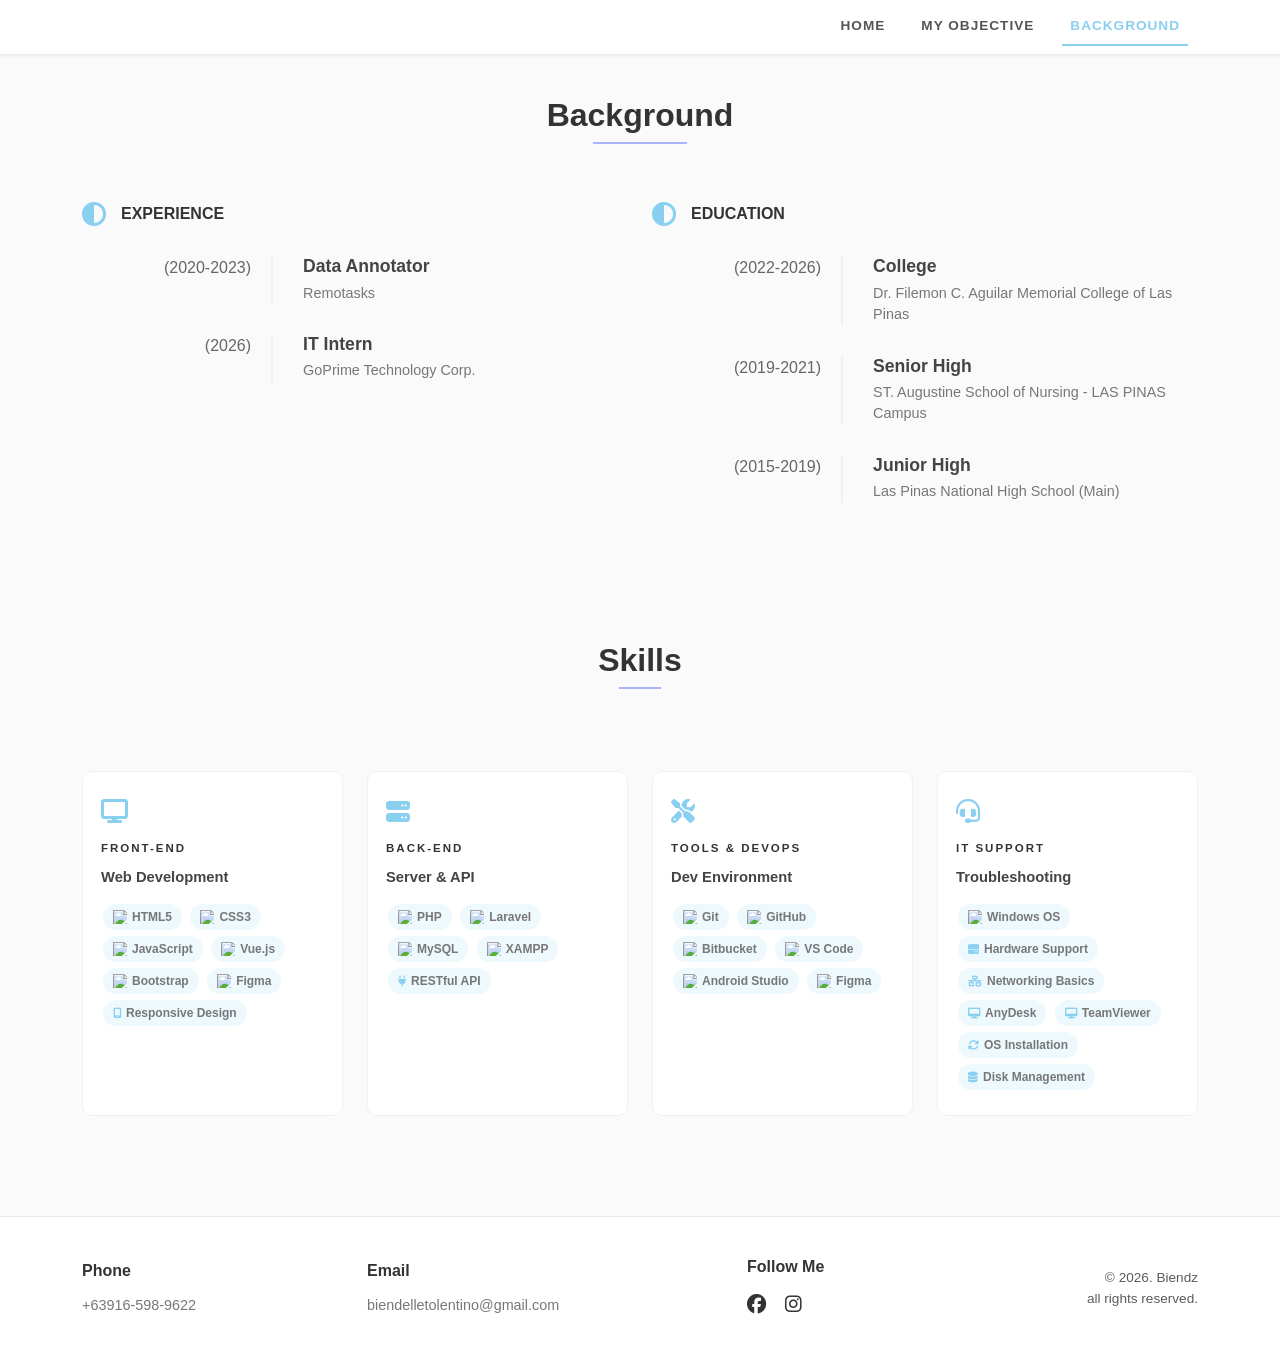
==== background.html @ 718e4f5a "- changed skills to background. - added skills section. - added modal when cliked get in touch on in" ====
<!DOCTYPE html>
<html lang="en">
<head>
    <meta charset="UTF-8">
    <meta name="viewport" content="width=device-width, initial-scale=1.0">
    <title>Biendelle - Web Portfolio</title>
    
    <link href="https://cdn.jsdelivr.net/npm/bootstrap@5.3.0/dist/css/bootstrap.min.css" rel="stylesheet">
    
    <link href="https://unpkg.com/aos@2.3.1/dist/aos.css" rel="stylesheet">
    
    <link rel="stylesheet" href="https://cdnjs.cloudflare.com/ajax/libs/font-awesome/6.4.0/css/all.min.css">
    <link rel="stylesheet" href="style.css">

</head>
<body>

    <nav class="navbar navbar-expand-lg navbar-light bg-white fixed-top shadow-sm">
        <div class="container">
            <!-- <a class="navbar-brand d-lg-none" href="#">Biendelle</a> -->
            <button class="navbar-toggler" type="button" data-bs-toggle="collapse" data-bs-toggle="collapse" data-bs-target="#navbarNav">
                <span class="navbar-toggler-icon"></span>
            </button>
            <div class="collapse navbar-collapse justify-content-end" id="navbarNav">
                <ul class="navbar-nav">
                    <li class="nav-item">
                        <a class="nav-link" href="index.html">Home</a>
                    </li>
                    <li class="nav-item">
                        <a class="nav-link" href="objective.html">My Objective</a>
                    </li>
                    <li class="nav-item">
                        <a class="nav-link active" href="#background">Background</a>
                    </li>
                    <!-- <li class="nav-item">
                        <a class="nav-link" href="#">Services</a>
                    </li> -->
                </ul>
            </div>
        </div>
    </nav>

    <section id="background" class="container py-5 mt-5">
        <div class="text-center mb-5" data-aos="fade-up">
            <h2 class="section-heading">Background</h2>
        </div>

        <div class="row mt-5">
            <div class="col-lg-6 mb-5 mb-lg-0" data-aos="fade-up" data-aos-delay="100">
                <div class="timeline-header">
                    <i class="fa-solid fa-circle-half-stroke"></i> EXPERIENCE
                </div>
                
                <div class="timeline-item">
                    <div class="timeline-year">(2020-2023)</div>
                    <div class="timeline-content">
                        <h5>Data Annotator</h5>
                        <p>Remotasks</p>
                    </div>
                </div>
                
                <div class="timeline-item">
                    <div class="timeline-year">(2026)</div>
                    <div class="timeline-content">
                        <h5> IT Intern</h5>
                        <p>GoPrime Technology Corp.</p>
                    </div>
                </div>
            </div>

            <div class="col-lg-6" data-aos="fade-up" data-aos-delay="200">
                <div class="timeline-header">
                    <i class="fa-solid fa-circle-half-stroke"></i> EDUCATION
                </div>
                
                <div class="timeline-item">
                    <div class="timeline-year">(2022-2026)</div>
                    <div class="timeline-content">
                        <h5>College</h5>
                        <p>Dr. Filemon C. Aguilar Memorial College of Las Pinas</p>
                    </div>
                </div>
                
                <div class="timeline-item">
                    <div class="timeline-year">(2019-2021)</div>
                    <div class="timeline-content">
                        <h5>Senior High</h5>
                        <p>ST. Augustine School of Nursing - LAS PINAS Campus</p>
                    </div>
                </div>
                
                <div class="timeline-item">
                    <div class="timeline-year">(2015-2019)</div>
                    <div class="timeline-content">
                        <h5>Junior High</h5>
                        <p>Las Pinas National High School (Main)</p>
                    </div>
                </div>
            </div>
        </div>
    </section>

    <!-- ══ SKILLS SECTION ══ -->
    <section class="skills-section">
        <div class="container">
            <div class="text-center mb-5" data-aos="fade-up">
                <h2 class="section-heading">Skills</h2>
            </div>

            <div class="row g-4 mt-2">

                <!-- Front-End -->
                <div class="col-md-6 col-lg-3" data-aos="fade-up" data-aos-delay="100">
                    <div class="skill-card">
                        <div class="skill-card-icon"><i class="fa-solid fa-display"></i></div>
                        <p class="skill-category-label">Front-End</p>
                        <h6>Web Development</h6>
                        <span class="tech-badge">
                            <img src="https://cdn.jsdelivr.net/gh/devicons/devicon/icons/html5/html5-original.svg" alt="HTML5"> HTML5
                        </span>
                        <span class="tech-badge">
                            <img src="https://cdn.jsdelivr.net/gh/devicons/devicon/icons/css3/css3-original.svg" alt="CSS3"> CSS3
                        </span>
                        <span class="tech-badge">
                            <img src="https://cdn.jsdelivr.net/gh/devicons/devicon/icons/javascript/javascript-original.svg" alt="JavaScript"> JavaScript
                        </span>
                        <span class="tech-badge">
                            <img src="https://cdn.jsdelivr.net/gh/devicons/devicon/icons/vuejs/vuejs-original.svg" alt="Vue.js"> Vue.js
                        </span>
                        <span class="tech-badge">
                            <img src="https://cdn.jsdelivr.net/gh/devicons/devicon/icons/bootstrap/bootstrap-original.svg" alt="Bootstrap"> Bootstrap
                        </span>
                        <span class="tech-badge">
                            <img src="https://cdn.jsdelivr.net/gh/devicons/devicon/icons/figma/figma-original.svg" alt="Figma"> Figma
                        </span>
                        <span class="tech-badge">
                            <i class="fa-solid fa-mobile-screen"></i> Responsive Design
                        </span>
                    </div>
                </div>

                <!-- Back-End -->
                <div class="col-md-6 col-lg-3" data-aos="fade-up" data-aos-delay="200">
                    <div class="skill-card">
                        <div class="skill-card-icon"><i class="fa-solid fa-server"></i></div>
                        <p class="skill-category-label">Back-End</p>
                        <h6>Server &amp; API</h6>
                        <span class="tech-badge">
                            <img src="https://cdn.jsdelivr.net/gh/devicons/devicon/icons/php/php-original.svg" alt="PHP"> PHP
                        </span>
                        <span class="tech-badge">
                            <img src="https://cdn.jsdelivr.net/gh/devicons/devicon/icons/laravel/laravel-original.svg" alt="Laravel"> Laravel
                        </span>
                        <span class="tech-badge">
                            <img src="https://cdn.jsdelivr.net/gh/devicons/devicon/icons/mysql/mysql-original.svg" alt="MySQL"> MySQL
                        </span>
                        <span class="tech-badge">
                            <img src="https://www.svgrepo.com/show/354575/xampp.svg" alt="XAMPP"> XAMPP
                        </span>
                        <span class="tech-badge">
                            <i class="fa-solid fa-plug"></i> RESTful API
                        </span>
                    </div>
                </div>

                <!-- Tools & DevOps -->
                <div class="col-md-6 col-lg-3" data-aos="fade-up" data-aos-delay="300">
                    <div class="skill-card">
                        <div class="skill-card-icon"><i class="fa-solid fa-screwdriver-wrench"></i></div>
                        <p class="skill-category-label">Tools &amp; DevOps</p>
                        <h6>Dev Environment</h6>
                        <span class="tech-badge">
                            <img src="https://cdn.jsdelivr.net/gh/devicons/devicon/icons/git/git-original.svg" alt="Git"> Git
                        </span>
                        <span class="tech-badge">
                            <img src="https://cdn.jsdelivr.net/gh/devicons/devicon/icons/github/github-original.svg" alt="GitHub"> GitHub
                        </span>
                        <span class="tech-badge">
                            <img src="https://cdn.jsdelivr.net/gh/devicons/devicon/icons/bitbucket/bitbucket-original.svg" alt="Bitbucket"> Bitbucket
                        </span>
                        <span class="tech-badge">
                            <img src="https://cdn.jsdelivr.net/gh/devicons/devicon/icons/vscode/vscode-original.svg" alt="VS Code"> VS Code
                        </span>
                        <span class="tech-badge">
                            <img src="https://cdn.jsdelivr.net/gh/devicons/devicon/icons/androidstudio/androidstudio-original.svg" alt="Android Studio"> Android Studio
                        </span>
                        <span class="tech-badge">
                            <img src="https://cdn.jsdelivr.net/gh/devicons/devicon/icons/figma/figma-original.svg" alt="Figma"> Figma
                        </span>
                    </div>
                </div>

                <!-- IT Support -->
                <div class="col-md-6 col-lg-3" data-aos="fade-up" data-aos-delay="400">
                    <div class="skill-card">
                        <div class="skill-card-icon"><i class="fa-solid fa-headset"></i></div>
                        <p class="skill-category-label">IT Support</p>
                        <h6>Troubleshooting</h6>
                        <span class="tech-badge">
                            <img src="https://cdn.jsdelivr.net/gh/devicons/devicon/icons/windows8/windows8-original.svg" alt="Windows"> Windows OS
                        </span>
                        <span class="tech-badge">
                            <i class="fa-solid fa-hard-drive"></i> Hardware Support
                        </span>
                        <span class="tech-badge">
                            <i class="fa-solid fa-network-wired"></i> Networking Basics
                        </span>
                        <span class="tech-badge">
                            <i class="fa-solid fa-desktop"></i> AnyDesk
                        </span>
                        <span class="tech-badge">
                            <i class="fa-solid fa-desktop"></i> TeamViewer
                        </span>
                        <span class="tech-badge">
                            <i class="fa-solid fa-rotate"></i> OS Installation
                        </span>
                        <span class="tech-badge">
                            <i class="fa-solid fa-database"></i> Disk Management
                        </span>
                    </div>
                </div>

            </div>
        </div>
    </section>
    <!-- ══ END SKILLS ══ -->

    <footer>
        <div class="container">
            <div class="row align-items-center">
                <div class="col-md-3 mb-4 mb-md-0">
                    <h6 class="footer-heading">Phone</h6>
                    <p class="footer-text mb-0">+63916-598-9622</p>
                </div>
                <div class="col-md-4 mb-4 mb-md-0">
                    <h6 class="footer-heading">Email</h6>
                    <p class="footer-text mb-0">biendelletolentino@gmail.com</p>
                </div>
                <div class="col-md-2 mb-4 mb-md-0">
                    <h6 class="footer-heading">Follow Me</h6>
                    <div class="social-icons">
                        <a href="https://www.facebook.com/biendz.11"><i class="fa-brands fa-facebook"></i></a>
                        <a href="https://www.instagram.com/whiitwhiit11"><i class="fa-brands fa-instagram"></i></a>
                    </div>
                </div>
                <div class="col-md-3 text-md-end text-muted" style="font-size: 0.85rem;">
                    &copy; 2026. Biendz<br>all rights reserved.
                </div>
            </div>
        </div>
    </footer>

    <script src="https://cdn.jsdelivr.net/npm/bootstrap@5.3.0/dist/js/bootstrap.bundle.min.js"></script>
    
    <script src="https://unpkg.com/aos@2.3.1/dist/aos.js"></script>
    
    <script>
        AOS.init({
            once: true,
            offset: 100
        });
    </script>
</body>
</html>
---- style.css ----
body {
            font-family: 'Segoe UI', Tahoma, Geneva, Verdana, sans-serif;
            color: #333;
            overflow-x: hidden;
            background-color: #fafafa;
        }
        
        .text-primary-custom {
            color: #89CFF0 !important;
        }
        
        .bg-primary-custom {
            background-color: #89CFF0 !important;
        }

        /* Navbar */
        .navbar-nav .nav-link {
            color: #555;
            font-size: 0.85rem;
            font-weight: 600;
            letter-spacing: 1px;
            text-transform: uppercase;
            margin: 0 10px;
            transition: 0.3s;
        }
        .navbar-nav .nav-link:hover, .navbar-nav .nav-link.active {
            color: #89CFF0;
            border-bottom: 2px solid #89CFF0;
        }

        /* Buttons */
        .btn-custom {
            background-color: #89CFF0;
            color: white;
            border: 2px solid #89CFF0;
            padding: 10px 25px;
            font-weight: 600;
            border-radius: 4px;
            transition: all 0.3s ease;
        }
        .btn-custom:hover {
            background-color: #56c1f3;
            color: #ffffff;
        }
        .btn-outline-custom {
            background-color: transparent;
            color: #89CFF0;
            border: 2px solid #89CFF0;
            padding: 10px 25px;
            font-weight: 600;
            border-radius: 4px;
            transition: all 0.3s ease;
        }
        .btn-outline-custom:hover {
            background-color: #89CFF0;
            color: white;
        }

        /* Hero Section */
        .hero-section {
            padding-top: 120px;
            padding-bottom: 80px;
            background-color: #fafafa;
        }
        .hero-title {
            font-size: 4.5rem;
            font-weight: 300;
            color: #111;
            margin-bottom: 20px;
        }
        .hero-subtitle {
            font-size: 1.5rem;
            font-weight: 400;
            color: #555;
        }
        .hero-text {
            color: #777;
            line-height: 1.8;
            margin-bottom: 30px;
        }
        
        /* Hero Image Blob Shape */
        .image-wrapper {
            position: relative;
            width: 100%;
            max-width: 450px;
            margin: 0 auto;
        }
        .blob-bg {
            position: absolute;
            top: 0;
            left: 0;
            width: 100%;
            height: 100%;
            background-color: #89CFF0;
            border-radius: 40% 60% 70% 30% / 40% 50% 60% 50%;
            z-index: 1;
        }
        .image-wrapper img {
            position: relative;
            z-index: 2;
            width: 100%;
            height: auto;
            border-radius: 20px; 

        }

        /* Section Headings */
        .section-heading {
            font-size: 2rem;
            font-weight: 600;
            margin-bottom: 20px;
            position: relative;
            display: inline-block;
        }
        .section-heading::after {
            content: '';
            position: absolute;
            width: 50%;
            height: 2px;
            background-color: #a8b2ff;
            bottom: -10px;
            left: 25%;
        }

        /* Timeline (Experience & Education) */
        .timeline-header {
            display: flex;
            align-items: center;
            font-weight: 600;
            margin-bottom: 30px;
            color: #333;
        }
        .timeline-header i {
            color: #89CFF0;
            font-size: 1.5rem;
            margin-right: 15px;
        }
        .timeline-item {
            display: flex;
            margin-bottom: 30px;
            position: relative;
        }
        .timeline-year {
            width: 35%;
            padding-right: 20px;
            font-weight: 500;
            color: #666;
            text-align: right;
            border-right: 2px solid #f0f0f0;
        }
        .timeline-content {
            width: 65%;
            padding-left: 30px;
        }
        .timeline-content h5 {
            font-size: 1.1rem;
            font-weight: 600;
            margin-bottom: 5px;
            color: #444;
        }
        .timeline-content p {
            color: #777;
            font-size: 0.9rem;
            margin: 0;
        }

               /* ── Skills Section ── */
        .skills-section {
            padding: 60px 0 40px;
        }
        .skill-category-label {
            font-size: 0.72rem;
            font-weight: 700;
            letter-spacing: 2px;
            text-transform: uppercase;
            color: #333;
            margin-bottom: 12px;
        }
        .skill-card {
            background-color: #fff;
            border: 1px solid #f0f0f0;
            border-radius: 10px;
            padding: 22px 18px;
            height: 100%;
            transition: box-shadow 0.3s ease, transform 0.3s ease;
        }
        .skill-card:hover {
            box-shadow: 0 6px 22px rgba(137, 207, 240, 0.20);
            transform: translateY(-3px);
        }
        .skill-card-icon {
            font-size: 1.5rem;
            color: #89CFF0;
            margin-bottom: 10px;
        }
        .skill-card h6 {
            font-size: 0.92rem;
            font-weight: 700;
            color: #444;
            margin-bottom: 14px;
        }
        .tech-badge {
            display: inline-flex;
            align-items: center;
            gap: 5px;
            background-color: #eef9fe;
            color: #777;
            font-size: 0.75rem;
            font-weight: 600;
            padding: 4px 10px;
            border-radius: 20px;
            margin: 3px 2px;
            white-space: nowrap;
        }
        .tech-badge img {
            width: 14px;
            height: 14px;
            object-fit: contain;
            flex-shrink: 0;
        }
        .tech-badge i {
            font-size: 11px;
            color: #89CFF0;
        }

        /* Footer */
        footer {
            border-top: 1px solid #eaeaea;
            padding: 40px 0;
            margin-top: 60px;
            background-color: #fff;
        }
        .footer-heading {
            font-weight: 600;
            margin-bottom: 15px;
            color: #333;
        }
        .footer-text {
            color: #777;
            font-size: 0.9rem;
        }
        .social-icons a {
            color: #333;
            font-size: 1.2rem;
            margin-right: 15px;
            transition: 0.3s;
        }
        .social-icons a:hover {
            color: #89CFF0;
        }

                /* ── Contact Modal ── */
        .contact-overlay {
            display: none;
            position: fixed;
            inset: 0;
            background: rgba(0, 0, 0, 0.35);
            z-index: 9999;
            align-items: center;
            justify-content: center;
        }
        
        #pageContent {
            transition: filter 0.25s ease;
        }
        #pageContent.blurred {
            filter: blur(12px);
        }

        .contact-overlay.active {
            display: flex;
        }
        .contact-modal {
            background: #fff;
            border-radius: 16px;
            padding: 36px 32px 28px;
            width: 100%;
            max-width: 360px;
            text-align: center;
            position: relative;
            box-shadow: 0 12px 40px rgba(0,0,0,0.12);
            animation: popIn 0.25s ease;
        }
        @keyframes popIn {
            from { 
                transform: scale(0.92); 
                opacity: 0; 
            }
            to   { 
                transform: scale(1);    
                opacity: 1; 
            }
        }
        .contact-modal h5 {
            font-size: 1.1rem;
            font-weight: 700;
            color: #111;
            margin-bottom: 6px;
        }
        .contact-modal p {
            font-size: 0.85rem;
            color: #777;
            margin-bottom: 28px;
        }
        .contact-icons {
            display: flex;
            justify-content: center;
            gap: 24px;
        }
        .contact-icon-link {
            display: flex;
            flex-direction: column;
            align-items: center;
            gap: 8px;
            text-decoration: none;
            transition: transform 0.2s ease;
        }
        .contact-icon-link:hover {
            transform: translateY(-4px);
        }
        .contact-icon-circle {
            width: 58px;
            height: 58px;
            border-radius: 50%;
            display: flex;
            align-items: center;
            justify-content: center;
            font-size: 1.5rem;
        }
        .contact-icon-circle.gmail{ 
            background: #fde8e8; 
            color: #EA4335; 
        }
        .contact-icon-circle.instagram{ 
            background: #fce8f5; 
            color: #E1306C; 
        }
        .contact-icon-circle.messenger{ 
            background: #e8f0fe; 
            color: #0084FF; 
        }
        .contact-icon-label {
            font-size: 0.72rem;
            font-weight: 600;
            color: #666;
        }
        .contact-modal-close {
            position: absolute;
            top: 12px;
            right: 16px;
            background: none;
            border: none;
            font-size: 1.2rem;
            color: #aaa;
            cursor: pointer;
            line-height: 1;
            transition: color 0.2s;
        }
        .contact-modal-close:hover { 
            color: #555; 
        }
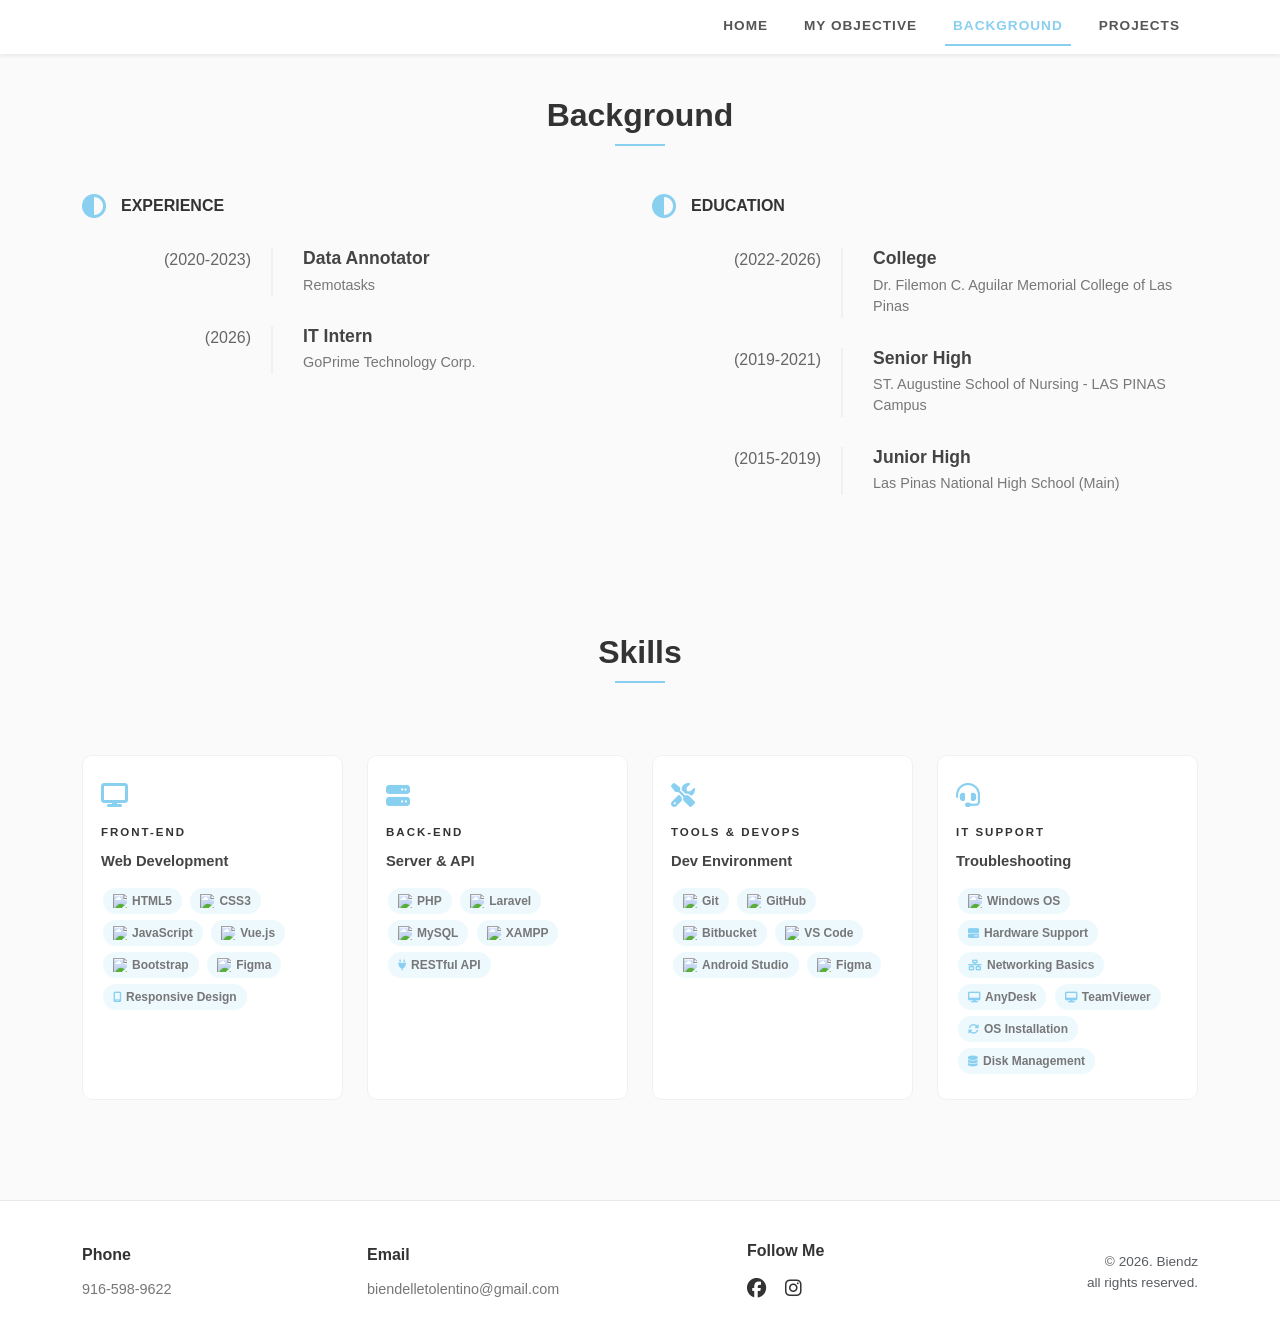
==== commit b75c7a6f: "- added project page. - fix contact when clicked. - remove contact modal replace with only messenger" ====
--- a/background.html
+++ b/background.html
@@ -32,9 +32,9 @@
                     <li class="nav-item">
                         <a class="nav-link active" href="#background">Background</a>
                     </li>
-                    <!-- <li class="nav-item">
-                        <a class="nav-link" href="#">Services</a>
-                    </li> -->
+                    <li class="nav-item">
+                        <a class="nav-link" href="project.html">Projects</a>
+                    </li>
                 </ul>
             </div>
         </div>
@@ -230,7 +230,7 @@
             <div class="row align-items-center">
                 <div class="col-md-3 mb-4 mb-md-0">
                     <h6 class="footer-heading">Phone</h6>
-                    <p class="footer-text mb-0">+63916-598-9622</p>
+                    <p class="footer-text mb-0">916-598-9622</p>
                 </div>
                 <div class="col-md-4 mb-4 mb-md-0">
                     <h6 class="footer-heading">Email</h6>
--- a/style.css
+++ b/style.css
@@ -1,4 +1,4 @@
-        body {
+body {
             font-family: 'Segoe UI', Tahoma, Geneva, Verdana, sans-serif;
             color: #333;
             overflow-x: hidden;
@@ -101,26 +101,25 @@
             z-index: 2;
             width: 100%;
             height: auto;
-            border-radius: 20px; 
-
-        }
-
-        /* Section Headings */
+            border-radius: 20px;
+        }
+
+        /* ── Section Headings ── */
         .section-heading {
             font-size: 2rem;
             font-weight: 600;
             margin-bottom: 20px;
             position: relative;
-            display: inline-block;
+            display: block;
+            text-align: center;
         }
         .section-heading::after {
             content: '';
-            position: absolute;
-            width: 50%;
+            display: block;
+            width: 50px;
             height: 2px;
-            background-color: #a8b2ff;
-            bottom: -10px;
-            left: 25%;
+            background-color: #89CFF0;
+            margin: 10px auto 0;
         }
 
         /* Timeline (Experience & Education) */
@@ -165,7 +164,7 @@
             margin: 0;
         }
 
-               /* ── Skills Section ── */
+        /* ── Skills Section ── */
         .skills-section {
             padding: 60px 0 40px;
         }
@@ -224,6 +223,117 @@
             color: #89CFF0;
         }
 
+        /* ── Projects Page ── */
+        .project-row {
+            display: flex;
+            align-items: flex-start;
+            gap: 2.5rem;
+            margin-bottom: 3.5rem;
+        }
+        .project-row.reverse {
+            flex-direction: row-reverse;
+        }
+        .project-info {
+            flex: 1;
+            padding-top: 0.5rem;
+        }
+        .project-header {
+            display: flex;
+            align-items: center;
+            gap: 0.6rem;
+            margin-bottom: 0.8rem;
+        }
+        .project-header i {
+            color: #89CFF0;
+            font-size: 1.1rem;
+        }
+        .project-header span {
+            font-size: 0.75rem;
+            font-weight: 700;
+            letter-spacing: 1.5px;
+            text-transform: uppercase;
+            color: #333;
+        }
+        .project-title {
+            font-size: 1.1rem;
+            font-weight: 700;
+            margin-bottom: 0.4rem;
+            color: #1a1a2e;
+        }
+        .project-description {
+            font-size: 0.88rem;
+            color: #666;
+            line-height: 1.6;
+            margin-bottom: 0.9rem;
+        }
+        .project-links {
+            margin-top: 0.9rem;
+            display: flex;
+            gap: 0.6rem;
+        }
+        .btn-proj {
+            font-size: 0.78rem;
+            padding: 5px 14px;
+            border-radius: 20px;
+            font-weight: 600;
+            letter-spacing: 0.3px;
+            transition: all 0.2s;
+        }
+        .btn-proj-primary {
+            background: #89CFF0;
+            color: #fff;
+            border: none;
+        }
+        .btn-proj-primary:hover {
+            background: #56c1f3;
+            color: #fff;
+        }
+        .btn-proj-outline {
+            background: transparent;
+            color: #89CFF0;
+            border: 1.5px solid #89CFF0;
+        }
+        .btn-proj-outline:hover {
+            background: #89CFF0;
+            color: #fff;
+        }
+        .project-image-wrap {
+            flex: 1.2;
+            border-radius: 10px;
+            overflow: hidden;
+            background: #e8f6fd;
+            min-height: 200px;
+            display: flex;
+            align-items: center;
+            justify-content: center;
+            position: relative;
+        }
+        .project-image-wrap img {
+            width: 100%;
+            height: 100%;
+            object-fit: cover;
+            display: block;
+        }
+        .img-placeholder {
+            color: #89CFF0;
+            font-size: 0.85rem;
+            letter-spacing: 1px;
+            text-transform: uppercase;
+            font-weight: 600;
+            text-align: center;
+        }
+        .img-placeholder i {
+            font-size: 2rem;
+            display: block;
+            margin-bottom: 6px;
+            opacity: 0.5;
+        }
+        .projects-divider {
+            border: none;
+            border-top: 1.5px solid #e8eaf0;
+            margin: 3rem 0;
+        }
+
         /* Footer */
         footer {
             border-top: 1px solid #eaeaea;
@@ -250,8 +360,8 @@
             color: #89CFF0;
         }
 
-                /* ── Contact Modal ── */
-        .contact-overlay {
+        /* ── Contact Modal ── */
+        /* .contact-overlay {
             display: none;
             position: fixed;
             inset: 0;
@@ -260,14 +370,12 @@
             align-items: center;
             justify-content: center;
         }
-        
         #pageContent {
             transition: filter 0.25s ease;
         }
         #pageContent.blurred {
             filter: blur(12px);
         }
-
         .contact-overlay.active {
             display: flex;
         }
@@ -283,14 +391,8 @@
             animation: popIn 0.25s ease;
         }
         @keyframes popIn {
-            from { 
-                transform: scale(0.92); 
-                opacity: 0; 
-            }
-            to   { 
-                transform: scale(1);    
-                opacity: 1; 
-            }
+            from { transform: scale(0.92); opacity: 0; }
+            to   { transform: scale(1);    opacity: 1; }
         }
         .contact-modal h5 {
             font-size: 1.1rem;
@@ -328,18 +430,9 @@
             justify-content: center;
             font-size: 1.5rem;
         }
-        .contact-icon-circle.gmail{ 
-            background: #fde8e8; 
-            color: #EA4335; 
-        }
-        .contact-icon-circle.instagram{ 
-            background: #fce8f5; 
-            color: #E1306C; 
-        }
-        .contact-icon-circle.messenger{ 
-            background: #e8f0fe; 
-            color: #0084FF; 
-        }
+        .contact-icon-circle.gmail     { background: #fde8e8; color: #EA4335; }
+        .contact-icon-circle.instagram { background: #fce8f5; color: #E1306C; }
+        .contact-icon-circle.messenger { background: #e8f0fe; color: #0084FF; }
         .contact-icon-label {
             font-size: 0.72rem;
             font-weight: 600;
@@ -357,6 +450,42 @@
             line-height: 1;
             transition: color 0.2s;
         }
-        .contact-modal-close:hover { 
-            color: #555; 
+        .contact-modal-close:hover { color: #555; } */
+
+        /* ── Responsive / Mobile ── */
+        @media (max-width: 767px) {
+            .project-row,
+            .project-row.reverse {
+                flex-direction: column;
+            }
+            .project-image-wrap {
+                width: 100%;
+                min-height: 180px;
+                margin: 0 auto 1.5rem;
+            }
+            .img-placeholder {
+                text-align: center;
+            }
+            .project-image-wrap img {
+                display: block;
+                margin: 0 auto;
+                width: 100%;
+                height: auto;
+                object-fit: cover;
+            }
+        }
+
+        /* ── Project Date ── */
+        .project-date {
+            display: inline-flex;
+            align-items: center;
+            gap: 5px;
+            font-size: 0.72rem;
+            font-weight: 600;
+            color: #aaa;
+            margin-left: auto;
+        }
+        .project-date i {
+            font-size: 0.7rem;
+            color: #89CFF0;
         }
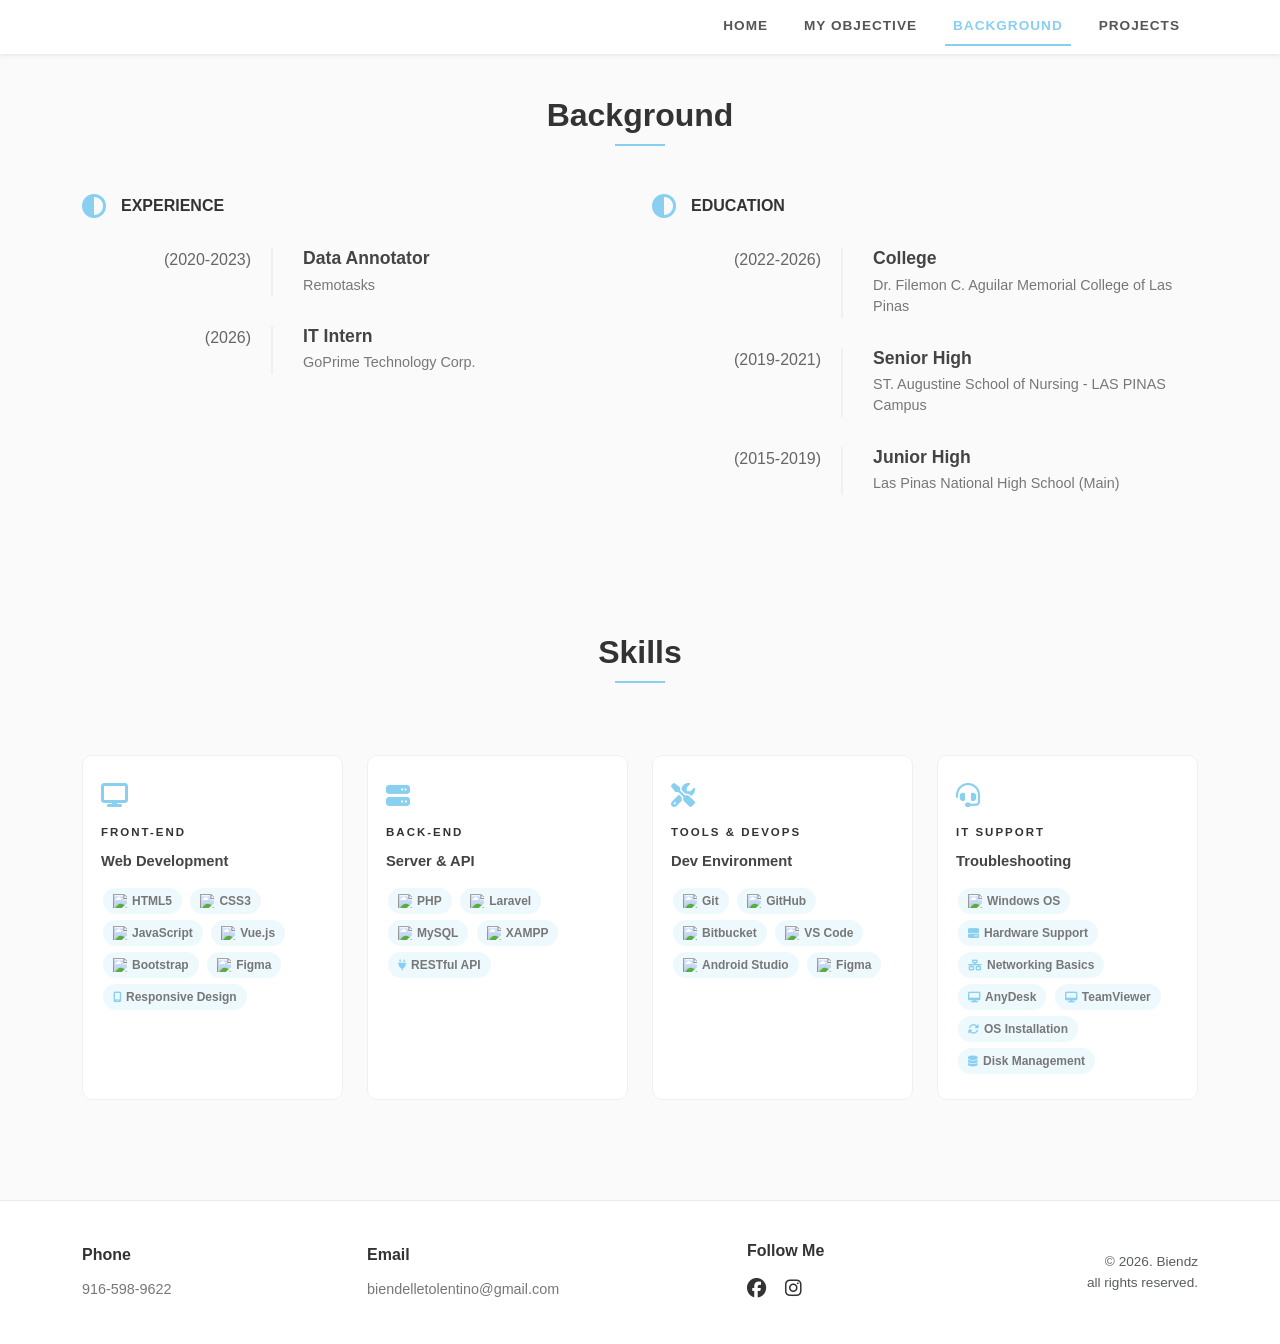
==== commit 2405fe2d: "- change hero-title font weight on style.css to 300 to 400." ====
--- a/background.html
+++ b/background.html
@@ -3,6 +3,7 @@
 <head>
     <meta charset="UTF-8">
     <meta name="viewport" content="width=device-width, initial-scale=1.0">
+    <meta name="format-detection" content="telephone=no">
     <title>Biendelle - Web Portfolio</title>
     
     <link href="https://cdn.jsdelivr.net/npm/bootstrap@5.3.0/dist/css/bootstrap.min.css" rel="stylesheet">
--- a/style.css
+++ b/style.css
@@ -63,8 +63,8 @@
             background-color: #fafafa;
         }
         .hero-title {
-            font-size: 4.5rem;
-            font-weight: 300;
+            font-size: 3.5rem;
+            font-weight: 400;
             color: #111;
             margin-bottom: 20px;
         }
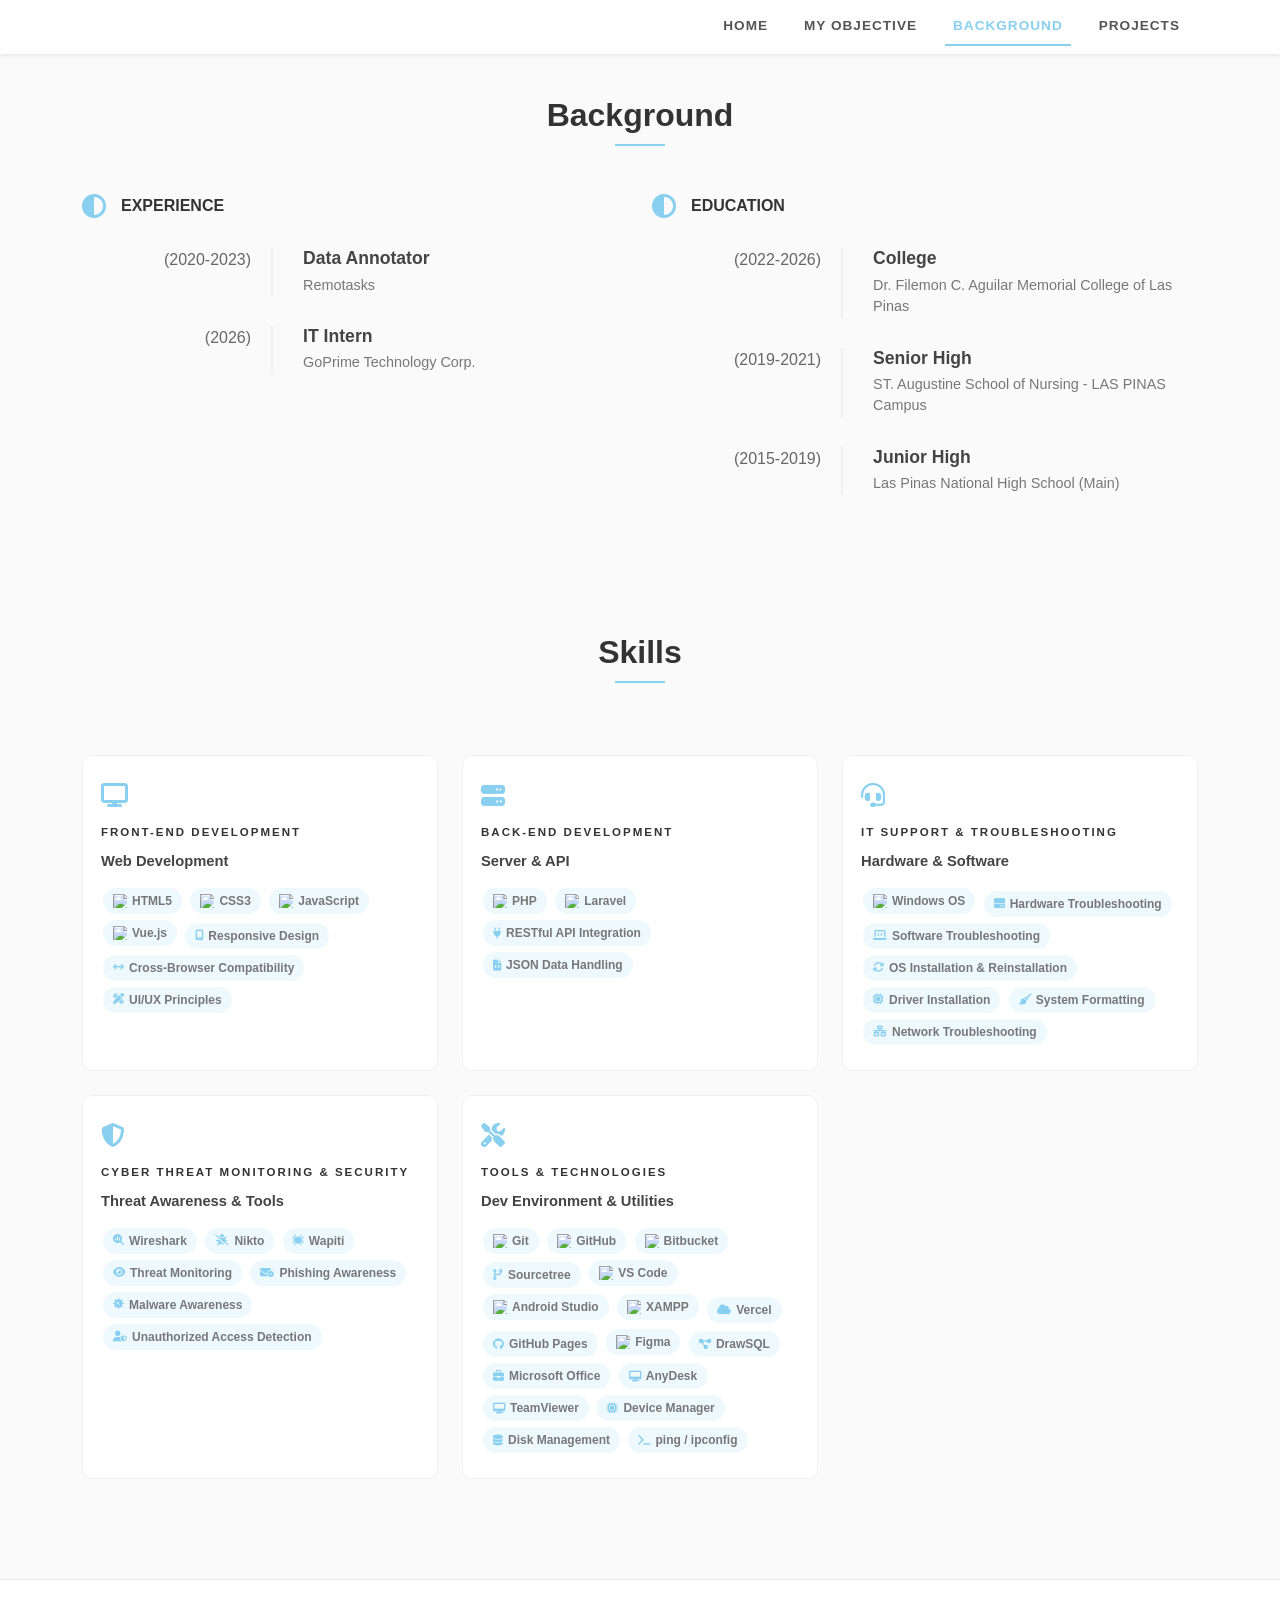
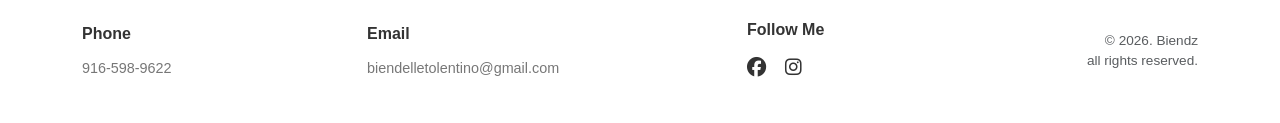
==== commit 4c9bd0bc: "updated resume, background tools used, and added other projects" ====
--- a/background.html
+++ b/background.html
@@ -111,10 +111,10 @@
             <div class="row g-4 mt-2">
 
                 <!-- Front-End -->
-                <div class="col-md-6 col-lg-3" data-aos="fade-up" data-aos-delay="100">
+                <div class="col-md-6 col-lg-4" data-aos="fade-up" data-aos-delay="100">
                     <div class="skill-card">
                         <div class="skill-card-icon"><i class="fa-solid fa-display"></i></div>
-                        <p class="skill-category-label">Front-End</p>
+                        <p class="skill-category-label">Front-End Development</p>
                         <h6>Web Development</h6>
                         <span class="tech-badge">
                             <img src="https://cdn.jsdelivr.net/gh/devicons/devicon/icons/html5/html5-original.svg" alt="HTML5"> HTML5
@@ -129,82 +129,139 @@
                             <img src="https://cdn.jsdelivr.net/gh/devicons/devicon/icons/vuejs/vuejs-original.svg" alt="Vue.js"> Vue.js
                         </span>
                         <span class="tech-badge">
-                            <img src="https://cdn.jsdelivr.net/gh/devicons/devicon/icons/bootstrap/bootstrap-original.svg" alt="Bootstrap"> Bootstrap
+                            <i class="fa-solid fa-mobile-screen"></i> Responsive Design
+                        </span>
+                        <span class="tech-badge">
+                            <i class="fa-solid fa-arrows-left-right"></i> Cross-Browser Compatibility
+                        </span>
+                        <span class="tech-badge">
+                            <i class="fa-solid fa-pen-ruler"></i> UI/UX Principles
+                        </span>
+                    </div>
+                </div>
+
+                <!-- Back-End -->
+                <div class="col-md-6 col-lg-4" data-aos="fade-up" data-aos-delay="200">
+                    <div class="skill-card">
+                        <div class="skill-card-icon"><i class="fa-solid fa-server"></i></div>
+                        <p class="skill-category-label">Back-End Development</p>
+                        <h6>Server &amp; API</h6>
+                        <span class="tech-badge">
+                            <img src="https://cdn.jsdelivr.net/gh/devicons/devicon/icons/php/php-original.svg" alt="PHP"> PHP
+                        </span>
+                        <span class="tech-badge">
+                            <img src="https://cdn.jsdelivr.net/gh/devicons/devicon/icons/laravel/laravel-original.svg" alt="Laravel"> Laravel
+                        </span>
+                        <span class="tech-badge">
+                            <i class="fa-solid fa-plug"></i> RESTful API Integration
+                        </span>
+                        <span class="tech-badge">
+                            <i class="fa-solid fa-file-code"></i> JSON Data Handling
+                        </span>
+                    </div>
+                </div>
+
+                <!-- IT Support & Troubleshooting -->
+                <div class="col-md-6 col-lg-4" data-aos="fade-up" data-aos-delay="300">
+                    <div class="skill-card">
+                        <div class="skill-card-icon"><i class="fa-solid fa-headset"></i></div>
+                        <p class="skill-category-label">IT Support &amp; Troubleshooting</p>
+                        <h6>Hardware &amp; Software</h6>
+                        <span class="tech-badge">
+                            <img src="https://cdn.jsdelivr.net/gh/devicons/devicon/icons/windows8/windows8-original.svg" alt="Windows"> Windows OS
+                        </span>
+                        <span class="tech-badge">
+                            <i class="fa-solid fa-hard-drive"></i> Hardware Troubleshooting
+                        </span>
+                        <span class="tech-badge">
+                            <i class="fa-solid fa-laptop-code"></i> Software Troubleshooting
+                        </span>
+                        <span class="tech-badge">
+                            <i class="fa-solid fa-rotate"></i> OS Installation &amp; Reinstallation
+                        </span>
+                        <span class="tech-badge">
+                            <i class="fa-solid fa-microchip"></i> Driver Installation
+                        </span>
+                        <span class="tech-badge">
+                            <i class="fa-solid fa-broom"></i> System Formatting
+                        </span>
+                        <span class="tech-badge">
+                            <i class="fa-solid fa-network-wired"></i> Network Troubleshooting
+                        </span>
+                    </div>
+                </div>
+
+                <!-- Cyber Threat Monitoring & Security -->
+                <div class="col-md-6 col-lg-4" data-aos="fade-up" data-aos-delay="400">
+                    <div class="skill-card">
+                        <div class="skill-card-icon"><i class="fa-solid fa-shield-halved"></i></div>
+                        <p class="skill-category-label">Cyber Threat Monitoring &amp; Security</p>
+                        <h6>Threat Awareness &amp; Tools</h6>
+                        <span class="tech-badge">
+                            <i class="fa-solid fa-magnifying-glass-chart"></i> Wireshark
+                        </span>
+                        <span class="tech-badge">
+                            <i class="fa-solid fa-bug-slash"></i> Nikto
+                        </span>
+                        <span class="tech-badge">
+                            <i class="fa-solid fa-spider"></i> Wapiti
+                        </span>
+                        <span class="tech-badge">
+                            <i class="fa-solid fa-eye"></i> Threat Monitoring
+                        </span>
+                        <span class="tech-badge">
+                            <i class="fa-solid fa-envelope-circle-check"></i> Phishing Awareness
+                        </span>
+                        <span class="tech-badge">
+                            <i class="fa-solid fa-virus"></i> Malware Awareness
+                        </span>
+                        <span class="tech-badge">
+                            <i class="fa-solid fa-user-shield"></i> Unauthorized Access Detection
+                        </span>
+                    </div>
+                </div>
+
+                <!-- Tools & Technologies -->
+                <div class="col-md-6 col-lg-4" data-aos="fade-up" data-aos-delay="500">
+                    <div class="skill-card">
+                        <div class="skill-card-icon"><i class="fa-solid fa-screwdriver-wrench"></i></div>
+                        <p class="skill-category-label">Tools &amp; Technologies</p>
+                        <h6>Dev Environment &amp; Utilities</h6>
+                        <span class="tech-badge">
+                            <img src="https://cdn.jsdelivr.net/gh/devicons/devicon/icons/git/git-original.svg" alt="Git"> Git
+                        </span>
+                        <span class="tech-badge">
+                            <img src="https://cdn.jsdelivr.net/gh/devicons/devicon/icons/github/github-original.svg" alt="GitHub"> GitHub
+                        </span>
+                        <span class="tech-badge">
+                            <img src="https://cdn.jsdelivr.net/gh/devicons/devicon/icons/bitbucket/bitbucket-original.svg" alt="Bitbucket"> Bitbucket
+                        </span>
+                        <span class="tech-badge">
+                            <i class="fa-solid fa-code-branch"></i> Sourcetree
+                        </span>
+                        <span class="tech-badge">
+                            <img src="https://cdn.jsdelivr.net/gh/devicons/devicon/icons/vscode/vscode-original.svg" alt="VS Code"> VS Code
+                        </span>
+                        <span class="tech-badge">
+                            <img src="https://cdn.jsdelivr.net/gh/devicons/devicon/icons/androidstudio/androidstudio-original.svg" alt="Android Studio"> Android Studio
+                        </span>
+                        <span class="tech-badge">
+                            <img src="https://www.svgrepo.com/show/354575/xampp.svg" alt="XAMPP"> XAMPP
+                        </span>
+                        <span class="tech-badge">
+                            <i class="fa-solid fa-cloud"></i> Vercel
+                        </span>
+                        <span class="tech-badge">
+                            <i class="fa-brands fa-github"></i> GitHub Pages
                         </span>
                         <span class="tech-badge">
                             <img src="https://cdn.jsdelivr.net/gh/devicons/devicon/icons/figma/figma-original.svg" alt="Figma"> Figma
                         </span>
                         <span class="tech-badge">
-                            <i class="fa-solid fa-mobile-screen"></i> Responsive Design
-                        </span>
-                    </div>
-                </div>
-
-                <!-- Back-End -->
-                <div class="col-md-6 col-lg-3" data-aos="fade-up" data-aos-delay="200">
-                    <div class="skill-card">
-                        <div class="skill-card-icon"><i class="fa-solid fa-server"></i></div>
-                        <p class="skill-category-label">Back-End</p>
-                        <h6>Server &amp; API</h6>
-                        <span class="tech-badge">
-                            <img src="https://cdn.jsdelivr.net/gh/devicons/devicon/icons/php/php-original.svg" alt="PHP"> PHP
-                        </span>
-                        <span class="tech-badge">
-                            <img src="https://cdn.jsdelivr.net/gh/devicons/devicon/icons/laravel/laravel-original.svg" alt="Laravel"> Laravel
-                        </span>
-                        <span class="tech-badge">
-                            <img src="https://cdn.jsdelivr.net/gh/devicons/devicon/icons/mysql/mysql-original.svg" alt="MySQL"> MySQL
-                        </span>
-                        <span class="tech-badge">
-                            <img src="https://www.svgrepo.com/show/354575/xampp.svg" alt="XAMPP"> XAMPP
-                        </span>
-                        <span class="tech-badge">
-                            <i class="fa-solid fa-plug"></i> RESTful API
-                        </span>
-                    </div>
-                </div>
-
-                <!-- Tools & DevOps -->
-                <div class="col-md-6 col-lg-3" data-aos="fade-up" data-aos-delay="300">
-                    <div class="skill-card">
-                        <div class="skill-card-icon"><i class="fa-solid fa-screwdriver-wrench"></i></div>
-                        <p class="skill-category-label">Tools &amp; DevOps</p>
-                        <h6>Dev Environment</h6>
-                        <span class="tech-badge">
-                            <img src="https://cdn.jsdelivr.net/gh/devicons/devicon/icons/git/git-original.svg" alt="Git"> Git
-                        </span>
-                        <span class="tech-badge">
-                            <img src="https://cdn.jsdelivr.net/gh/devicons/devicon/icons/github/github-original.svg" alt="GitHub"> GitHub
-                        </span>
-                        <span class="tech-badge">
-                            <img src="https://cdn.jsdelivr.net/gh/devicons/devicon/icons/bitbucket/bitbucket-original.svg" alt="Bitbucket"> Bitbucket
-                        </span>
-                        <span class="tech-badge">
-                            <img src="https://cdn.jsdelivr.net/gh/devicons/devicon/icons/vscode/vscode-original.svg" alt="VS Code"> VS Code
-                        </span>
-                        <span class="tech-badge">
-                            <img src="https://cdn.jsdelivr.net/gh/devicons/devicon/icons/androidstudio/androidstudio-original.svg" alt="Android Studio"> Android Studio
-                        </span>
-                        <span class="tech-badge">
-                            <img src="https://cdn.jsdelivr.net/gh/devicons/devicon/icons/figma/figma-original.svg" alt="Figma"> Figma
-                        </span>
-                    </div>
-                </div>
-
-                <!-- IT Support -->
-                <div class="col-md-6 col-lg-3" data-aos="fade-up" data-aos-delay="400">
-                    <div class="skill-card">
-                        <div class="skill-card-icon"><i class="fa-solid fa-headset"></i></div>
-                        <p class="skill-category-label">IT Support</p>
-                        <h6>Troubleshooting</h6>
-                        <span class="tech-badge">
-                            <img src="https://cdn.jsdelivr.net/gh/devicons/devicon/icons/windows8/windows8-original.svg" alt="Windows"> Windows OS
-                        </span>
-                        <span class="tech-badge">
-                            <i class="fa-solid fa-hard-drive"></i> Hardware Support
-                        </span>
-                        <span class="tech-badge">
-                            <i class="fa-solid fa-network-wired"></i> Networking Basics
+                            <i class="fa-solid fa-diagram-project"></i> DrawSQL
+                        </span>
+                        <span class="tech-badge">
+                            <i class="fa-solid fa-briefcase"></i> Microsoft Office
                         </span>
                         <span class="tech-badge">
                             <i class="fa-solid fa-desktop"></i> AnyDesk
@@ -213,10 +270,13 @@
                             <i class="fa-solid fa-desktop"></i> TeamViewer
                         </span>
                         <span class="tech-badge">
-                            <i class="fa-solid fa-rotate"></i> OS Installation
+                            <i class="fa-solid fa-microchip"></i> Device Manager
                         </span>
                         <span class="tech-badge">
                             <i class="fa-solid fa-database"></i> Disk Management
+                        </span>
+                        <span class="tech-badge">
+                            <i class="fa-solid fa-terminal"></i> ping / ipconfig
                         </span>
                     </div>
                 </div>
